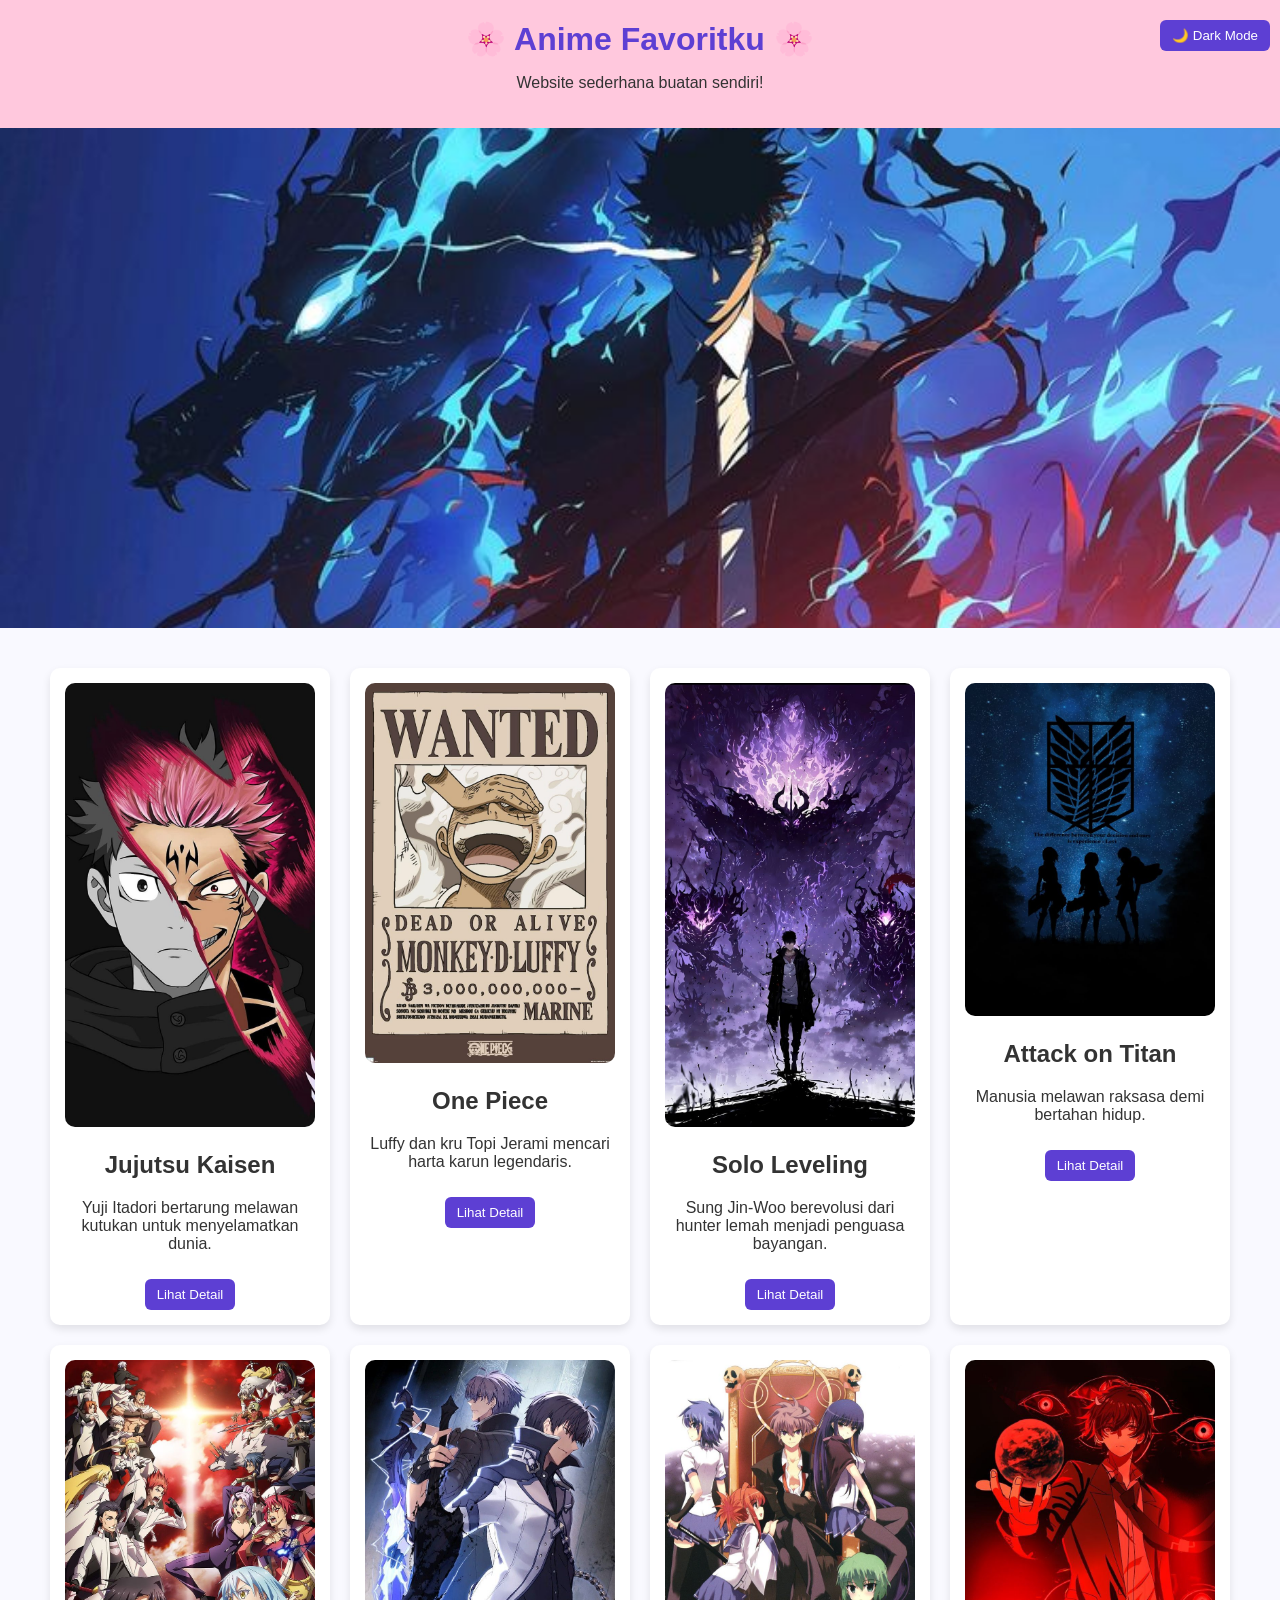
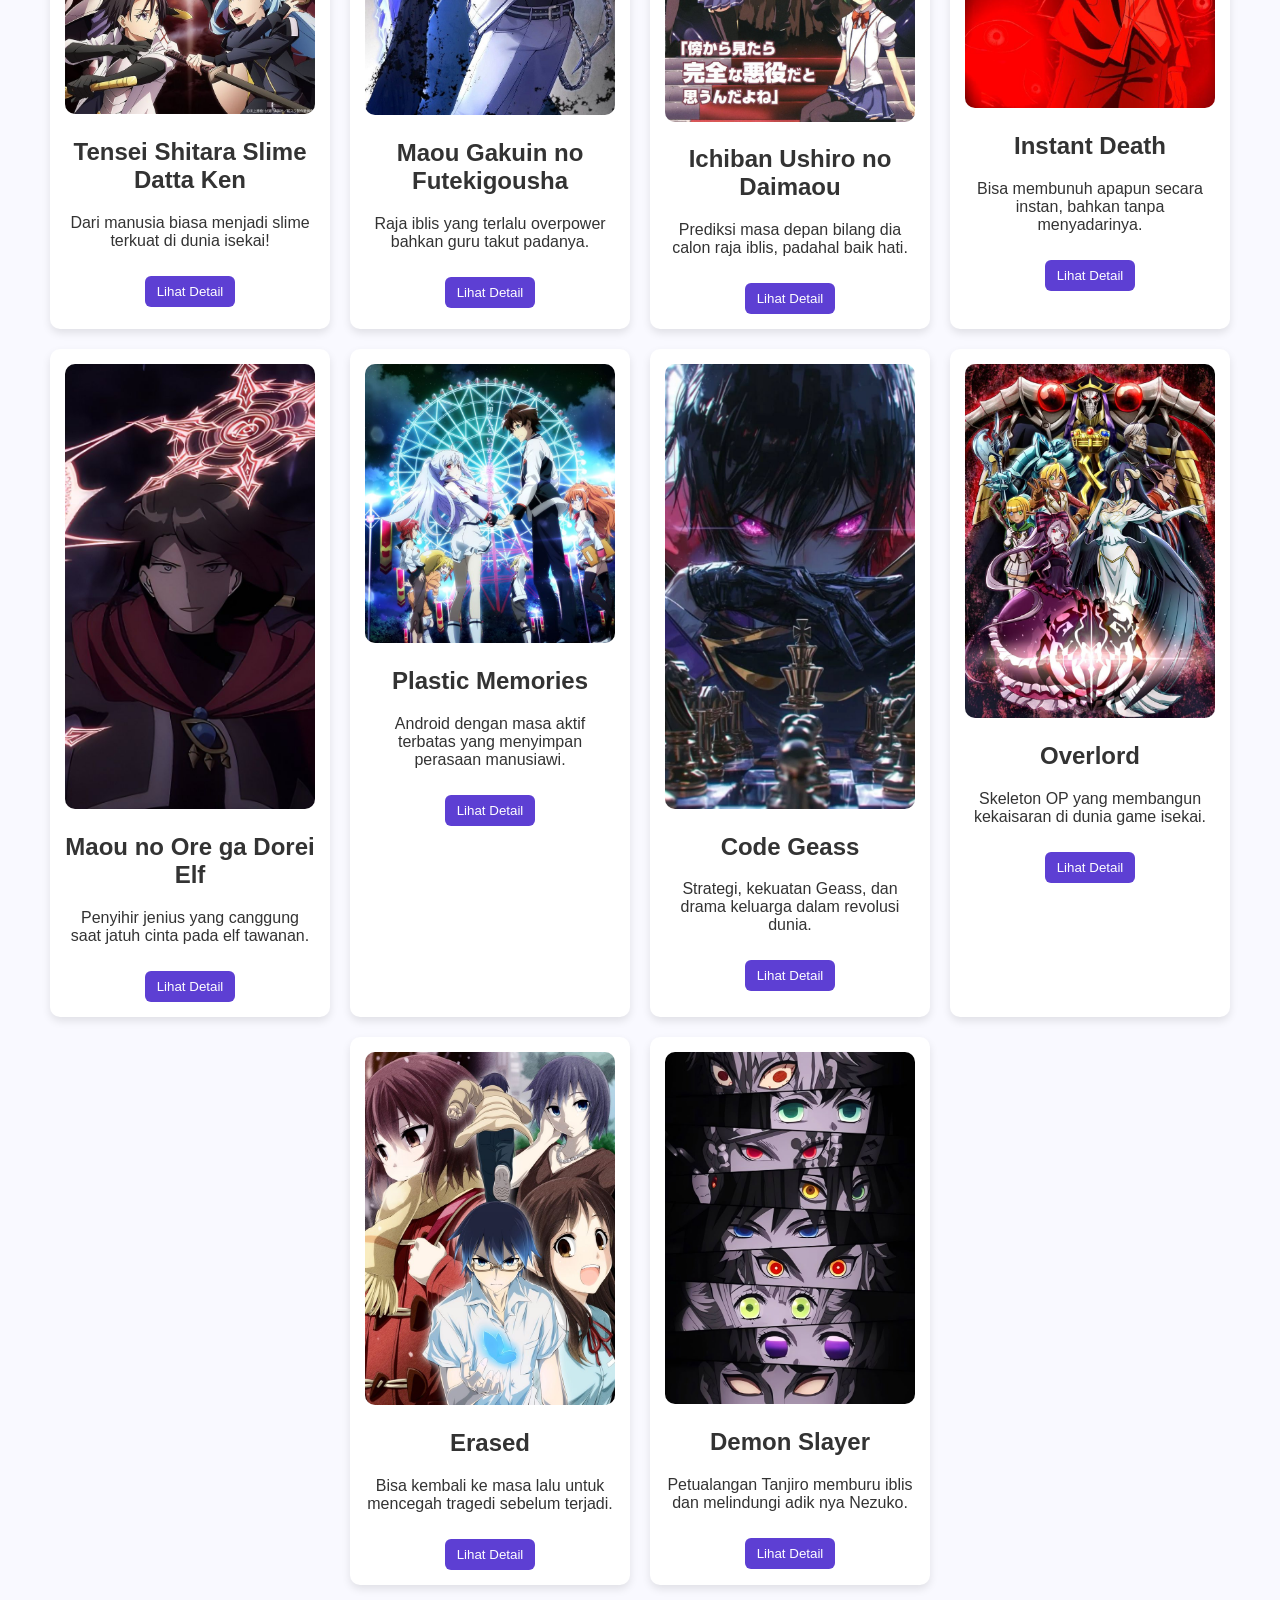
==== index.html @ 6bbd8a87 "Main" ====
<!DOCTYPE html>
<html lang="id">
<head>
  <meta charset="UTF-8">
  <meta name="viewport" content="width=device-width, initial-scale=1.0">
  <title>Anime Favoritku</title>
  <link rel="stylesheet" href="style.css">
</head>
<body>
  <button id="darkToggle" onclick="toggleDarkMode()">🌙 Dark Mode</button>

  <header>
    <h1>🌸 Anime Favoritku 🌸</h1>
    <p>Website sederhana buatan sendiri!</p>
  </header>

  <!-- Hero Slider -->
  <section class="hero-slider">
    <div class="slider-container">
      <div class="slide fade">
        <img src="gambar/SUNG JINWOO 🥶🥶.jpg" alt="Solo Leveling 1">
      </div>
      <div class="slide fade">
        <img src="gambar/download (4).jpg" alt="Solo Leveling 2">
      </div>
      <div class="slide fade">
        <img src="gambar/Gege decifing to kill a fanfav character.jpg" alt="Jujutsu Kaisen">
      </div>
    </div>
  </section>

  <!-- Anime Cards -->
  <section class="anime-list">
    <div class="anime-card">
      <img src="gambar/download.jpg" alt="Jujutsu Kaisen">
      <h2>Jujutsu Kaisen</h2>
      <p>Yuji Itadori bertarung melawan kutukan untuk menyelamatkan dunia.</p>
      <a href="jujutsu.html"><button>Lihat Detail</button></a>
    </div>

    <div class="anime-card">
      <img src="gambar/Trends International One Piece - Monkey D Luffy Wanted Poster Wall Poster, 34L x 22_4W, Unframed Version.jpg" alt="One Piece">
      <h2>One Piece</h2>
      <p>Luffy dan kru Topi Jerami mencari harta karun legendaris.</p>
      <a href="onepice.html"><button>Lihat Detail</button></a>
    </div>

    <div class="anime-card">
      <img src="gambar/Solo Leveling Wallpapers – Free High-Quality 4K & HD Backgrounds.jpg" alt="Solo Leveling">
      <h2>Solo Leveling</h2>
      <p>Sung Jin-Woo berevolusi dari hunter lemah menjadi penguasa bayangan.</p>
      <a href="sololeveling.html"><button>Lihat Detail</button></a>
    </div>

    <div class="anime-card">
      <img src="gambar/aot.jpg" alt="Attack on Titan">
      <h2>Attack on Titan</h2>
      <p>Manusia melawan raksasa demi bertahan hidup.</p>
      <a href="aot.html"><button>Lihat Detail</button></a>
    </div>

    <div class="anime-card">
  <img src="gambar/If there are any problems, the movie will air no….jpg" alt="Rimuru">
  <h2>Tensei Shitara Slime Datta Ken</h2>
  <p>Dari manusia biasa menjadi slime terkuat di dunia isekai!</p>
  <a href="rimuru.html"><button>Lihat Detail</button></a>
</div>

<div class="anime-card">
  <img src="gambar/7982fadf-f09d-4cef-b653-a1be9fbe8d9b.jpg" alt="Anos Voldigoad">
  <h2>Maou Gakuin no Futekigousha</h2>
  <p>Raja iblis yang terlalu overpower bahkan guru takut padanya.</p>
  <a href="anos.html"><button>Lihat Detail</button></a>
</div>

<div class="anime-card">
  <img src="gambar/Ichiban Ushiro no Daimaou.jpg" alt="Sai Akuto">
  <h2>Ichiban Ushiro no Daimaou</h2>
  <p>Prediksi masa depan bilang dia calon raja iblis, padahal baik hati.</p>
  <a href="saiakuto.html"><button>Lihat Detail</button></a>
</div>

<div class="anime-card">
  <img src="gambar/ทาคาโตะ โยกิริ  Tier _ 1-B ที่มา _ Yogiri Takatou….jpg" alt="Takatou Yogiri">
  <h2>Instant Death</h2>
  <p>Bisa membunuh apapun secara instan, bahkan tanpa menyadarinya.</p>
  <a href="yogiri.html"><button>Lihat Detail</button></a>
</div>

<div class="anime-card">
  <img src="gambar/AnimeName _ Maou no Ore ga Dorei Elf wo Yome ni….jpg" alt="Zagan">
  <h2>Maou no Ore ga Dorei Elf</h2>
  <p>Penyihir jenius yang canggung saat jatuh cinta pada elf tawanan.</p>
  <a href="zagan.html"><button>Lihat Detail</button></a>
</div>

<div class="anime-card">
  <img src="gambar/memoir.jpg" alt="Isla">
  <h2>Plastic Memories</h2>
  <p>Android dengan masa aktif terbatas yang menyimpan perasaan manusiawi.</p>
  <a href="isla.html"><button>Lihat Detail</button></a>
</div>

<div class="anime-card">
  <img src="gambar/geass.jpg" alt="Lelouch">
  <h2>Code Geass</h2>
  <p>Strategi, kekuatan Geass, dan drama keluarga dalam revolusi dunia.</p>
  <a href="lelouch.html"><button>Lihat Detail</button></a>
</div>

<div class="anime-card">
  <img src="gambar/Владыка _ Overlord.jpg" alt="Ainz Ooal Gown">
  <h2>Overlord</h2>
  <p>Skeleton OP yang membangun kekaisaran di dunia game isekai.</p>
  <a href="ainz.html"><button>Lihat Detail</button></a>
</div>

<div class="anime-card">
  <img src="gambar/e.jpg" alt="Satoru Fujinuma">
  <h2>Erased</h2>
  <p>Bisa kembali ke masa lalu untuk mencegah tragedi sebelum terjadi.</p>
  <a href="fujinuma.html"><button>Lihat Detail</button></a>
</div>

    <div class="anime-card">
      <img src="gambar/dms.jpg" alt="Demon Slayer">
      <h2>Demon Slayer</h2>
      <p>Petualangan Tanjiro memburu iblis dan melindungi adik nya Nezuko.</p>
      <a href="demonslayer.html"><button>Lihat Detail</button></a>
    </div>
  </section>

  <!-- JavaScript -->
  <script src="script.js"></script>
</body>
</html>
---- style.css ----
body {
    font-family:'Segeo UI', sans-serif;
    background-color: #f9f9ff;
    color: #333;
    margin: 0;
    padding: 0;
}

header {
    background-color: #ffc8dd;
    padding: 20px;
    text-align: center;
}

h1 {
    margin: 0;
    font-size: 2em;
    color: #5d3fd3;
}

.anime-list {
    display: flex;
    flex-wrap: wrap;
    justify-content: center;
    margin: 20px;
    gap: 20px;
}

.anime-card {
    background-color: white;
    border-radius: 10px;
    box-shadow: 0 4px 8px rgba(0,0,0,0.1);
    width: 250px;
    padding: 15px;
    text-align: center;
}

.anime-card img {
    width: 100%;
    border-radius: 10px;
}

button {
    margin-top: 10px;
    background-color: #5d3fd3;
    color: white;
    border: none;
    padding: 8px 12px;
    border-radius: 6px;
    cursor: pointer;
}

button:hover {
    background-color: #4b2fb2;
}

.anime-gallery {
  margin: 40px 20px;
  text-align: center;
}

.anime-gallery h2 {
  color: #5d3fd3;
  margin-bottom: 20px;
}

.gallery-grid {
  display: grid;
  grid-template-columns: repeat(auto-fit, minmax(220px, 1fr));
  gap: 15px;
  max-width: 1000px;
  margin: 0 auto;
}

.gallery-grid img {
  width: 100%;
  height: auto;
  border-radius: 12px;
  box-shadow: 0 4px 8px rgba(0,0,0,0.2);
  transition: transform 0.3s;
}

.gallery-grid img:hover {
  transform: scale(1.05);
}

/* Dark Mode Style */
body.dark {
  background-color: #1f1f1f;
  color: #f0f0f0;
}

body.dark header {
  background-color: #333;
}

body.dark .anime-card {
  background-color: #2b2b2b;
  color: white;
}

body.dark button {
  background-color: #888;
}

#darkToggle {
  position: fixed;
  top: 10px;
  right: 10px;
  z-index: 99;
  padding: 8px 12px;
  background-color: #5d3fd3;
  color: white;
  border: none;
  border-radius: 6px;
}

.detail {
  max-width: 800px;
  margin: 40px auto;
  text-align: center;
}

.detail img {
  width: 300px;
  border-radius: 12px;
  box-shadow: 0 4px 10px rgba(0,0,0,0.3);
}

.detail p {
  margin-top: 20px;
  font-size: 18px;
}

.hero-slider {
  width: 100%;
  max-height: 500px;
  overflow: hidden;
  margin-bottom: 40px;
}

.slider-container {
  position: relative;
  width: 100%;
}

.slide {
  display: none;
  width: 100%;
  text-align: center;
}

.slide img {
  width: 100%;
  height: auto;
  max-height: 500px;
  object-fit: cover;
  border-radius: 0;
}

/* Optional fade effect */
.fade {
  animation-name: fade;
  animation-duration: 1.5s;
}

@keyframes fade {
  from {opacity: .4} 
  to {opacity: 1}
}
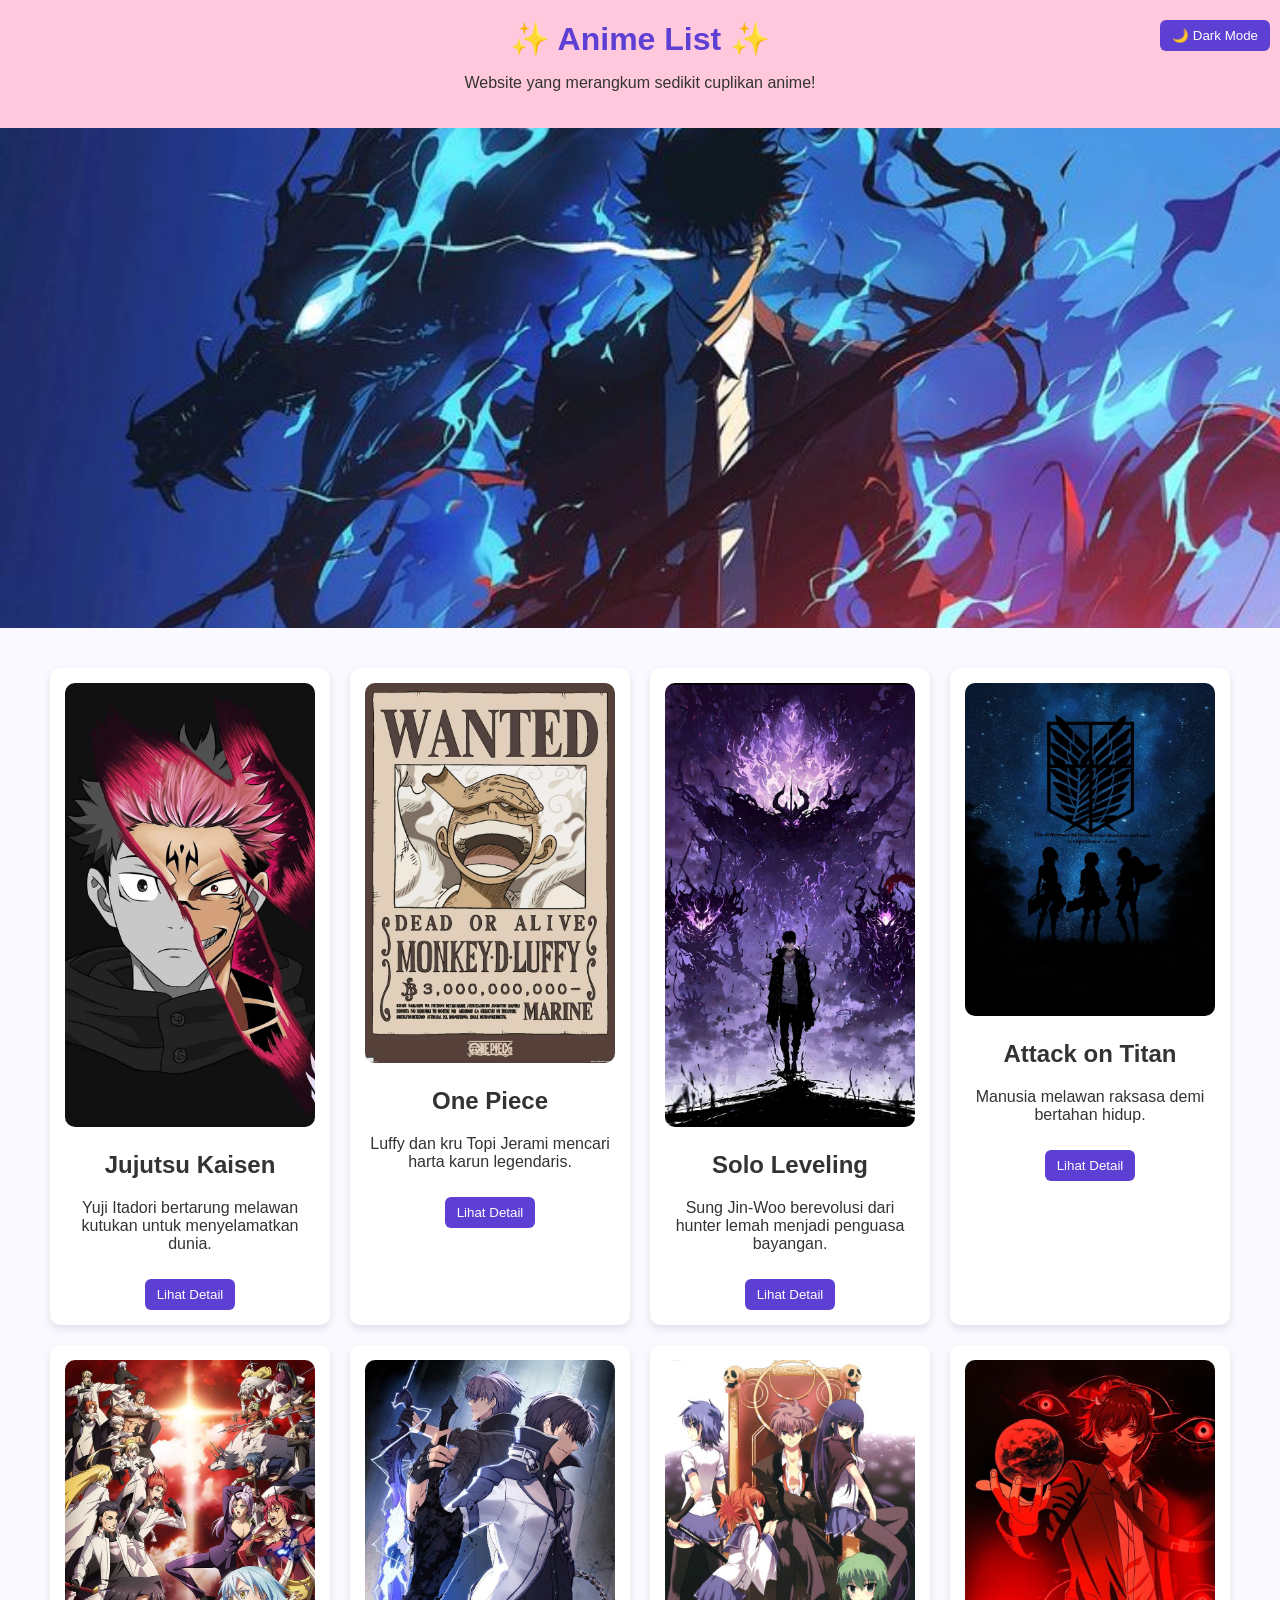
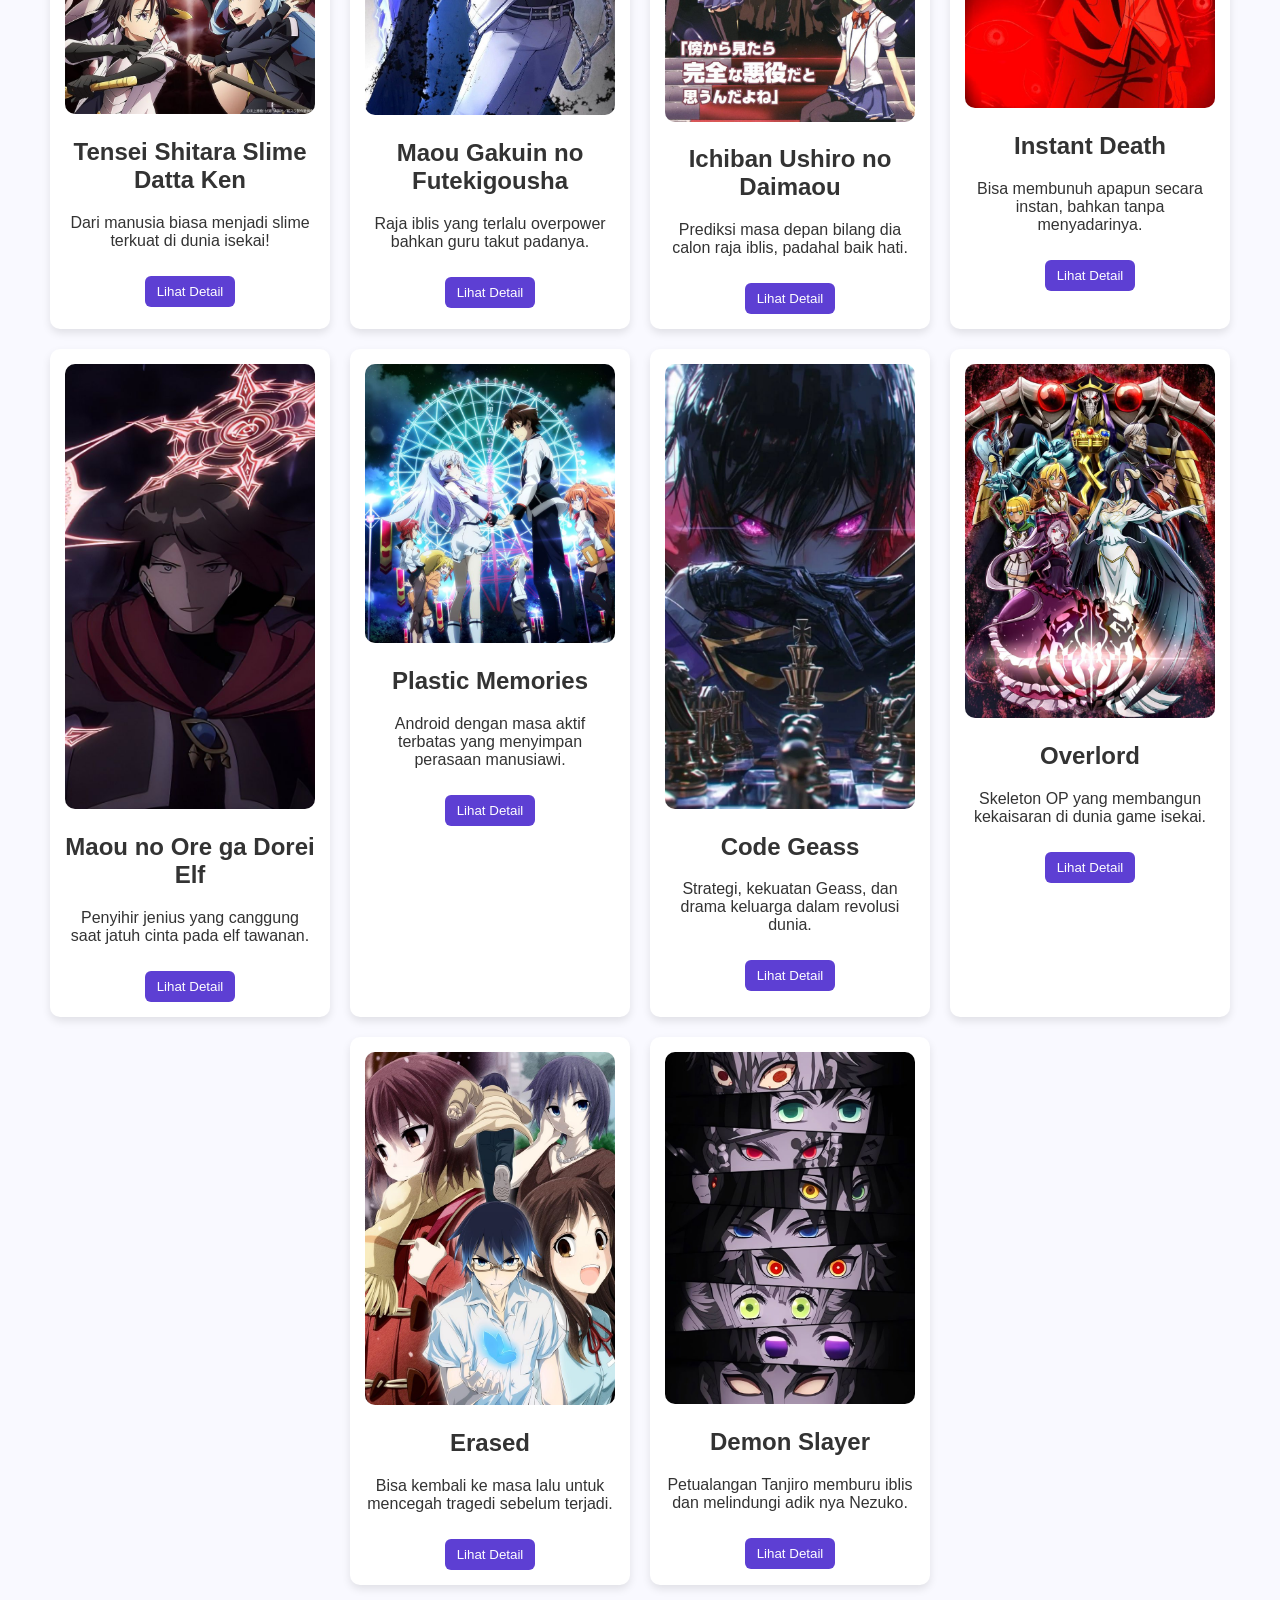
==== commit 16382468: "Update index.html" ====
--- a/index.html
+++ b/index.html
@@ -10,8 +10,8 @@
   <button id="darkToggle" onclick="toggleDarkMode()">🌙 Dark Mode</button>
 
   <header>
-    <h1>🌸 Anime Favoritku 🌸</h1>
-    <p>Website sederhana buatan sendiri!</p>
+    <h1>✨ Anime List ✨</h1>
+    <p>Website yang merangkum sedikit cuplikan anime!</p>
   </header>
 
   <!-- Hero Slider -->
